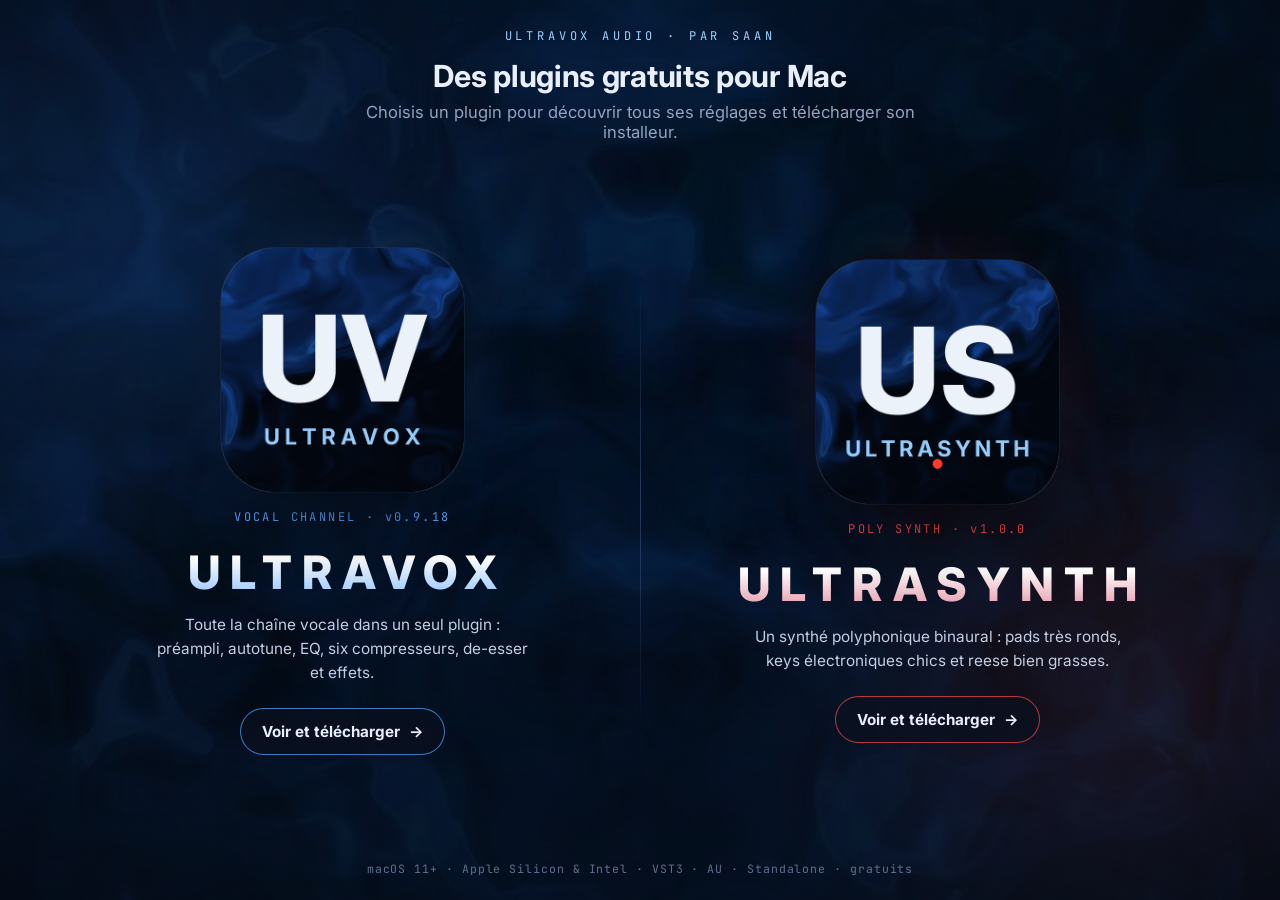
==== index.html @ f39d6399 "Add files via upload" ====
<!doctype html>
<html lang="fr">
<head>
<meta charset="utf-8">
<meta name="viewport" content="width=device-width, initial-scale=1, viewport-fit=cover">
<title>Ultravox Audio</title>
<meta name="description" content="Les plugins gratuits pour Mac de Saan : ULTRAVOX (chaîne vocale) et ULTRASYNTH (synthé polyphonique).">
<link rel="icon" href="img/favicon.png">
<link rel="preconnect" href="https://fonts.googleapis.com"><link rel="preconnect" href="https://fonts.gstatic.com" crossorigin>
<link rel="stylesheet" href="https://fonts.googleapis.com/css2?family=Inter:opsz,wght@14..32,400..900&family=JetBrains+Mono:wght@400;500&display=swap">
<style>
:root{--ink:#050911;--text:#e9effa;--muted:#93a3c0;--faint:#5f6f8c;--line:rgba(150,185,255,.14);
  --f:"Inter",ui-sans-serif,system-ui,-apple-system,"Helvetica Neue",Arial,sans-serif;--mono:"JetBrains Mono",ui-monospace,Menlo,monospace;color-scheme:dark}
*{box-sizing:border-box}
html,body{min-height:100%}
body{margin:0;background:var(--ink);color:var(--text);font-family:var(--f);-webkit-font-smoothing:antialiased;overflow-x:hidden;
  display:flex;flex-direction:column;min-height:100svh}
img{display:block;max-width:100%;height:auto}
a{color:inherit}
:focus-visible{outline:2px solid #9fd0ff;outline-offset:4px;border-radius:12px}
.liquid{position:fixed;inset:0;z-index:-1;overflow:hidden;background:var(--ink)}
.liquid span{position:absolute;pointer-events:none}
.lq{inset:-18%;background:url("img/liquid.jpg") center/cover no-repeat;will-change:transform}
.lq1{animation:flowA 38s ease-in-out infinite alternate}
.lq2{opacity:.55;mix-blend-mode:screen;transform:scaleX(-1);animation:flowB 52s ease-in-out infinite alternate;filter:hue-rotate(-18deg) saturate(1.3)}
@keyframes flowA{0%{transform:translate3d(-3%,-2%,0) scale(1.05) rotate(-2deg)}50%{transform:translate3d(3%,2%,0) scale(1.15) rotate(2deg)}100%{transform:translate3d(-1%,4%,0) scale(1.08) rotate(-1deg)}}
@keyframes flowB{0%{transform:scaleX(-1) translate3d(4%,3%,0) scale(1.12) rotate(3deg)}50%{transform:scaleX(-1) translate3d(-4%,-3%,0) scale(1.04) rotate(-3deg)}100%{transform:scaleX(-1) translate3d(2%,-5%,0) scale(1.18) rotate(1deg)}}
.glow{width:60vmax;height:60vmax;border-radius:50%;filter:blur(60px);mix-blend-mode:screen;opacity:.5}
.g1{left:-20vmax;top:-10vmax;background:radial-gradient(circle,rgba(40,120,255,.55),transparent 65%);animation:blobA 24s ease-in-out infinite alternate}
.g2{right:-20vmax;bottom:-15vmax;background:radial-gradient(circle,rgba(255,74,74,.32),transparent 65%);animation:blobB 31s ease-in-out infinite alternate}
@keyframes blobA{to{transform:translate3d(12vw,10vh,0) scale(1.15)}}
@keyframes blobB{to{transform:translate3d(-12vw,-10vh,0) scale(.9)}}
.vig{inset:0;background:radial-gradient(120% 90% at 50% 40%,rgba(5,9,17,0) 0%,rgba(5,9,17,.45) 60%,var(--ink) 100%)}

header{padding:28px max(16px,4vw) 0;text-align:center}
.house{margin:0;font-family:var(--mono);font-size:.75rem;letter-spacing:.32em;color:#9fd0ff}
h1{margin:.9rem 0 0;font-size:clamp(1.35rem,2.4vw,1.9rem);font-weight:700;letter-spacing:-.01em;color:var(--text)}
.sub{margin:.5rem auto 0;max-width:36rem;color:var(--muted);font-size:clamp(.95rem,1.3vw,1.05rem)}

main{flex:1;display:grid;grid-template-columns:1fr 1fr;align-items:center;gap:clamp(1rem,3vw,3rem);padding:clamp(2rem,5vh,4rem) max(16px,5vw);position:relative}
main::before{content:"";position:absolute;left:50%;top:18%;bottom:18%;width:1px;background:linear-gradient(transparent,rgba(150,185,255,.25),transparent)}
.prod{--c:#5aa9ff;display:flex;flex-direction:column;align-items:center;text-align:center;gap:1.1rem;text-decoration:none;padding:clamp(1.5rem,3vw,2.5rem) 1rem;border-radius:28px;
  transition:transform .5s cubic-bezier(.2,.7,.2,1),background-color .4s;animation:rise 1.1s cubic-bezier(.2,.7,.2,1) both}
.prod.synth{--c:#ff4a4a;animation-delay:.12s}
@keyframes rise{from{opacity:0;transform:translateY(40px)}to{opacity:1;transform:none}}
.logo{position:relative;width:clamp(140px,19vw,260px);aspect-ratio:1;transition:transform .6s cubic-bezier(.2,.7,.2,1)}
.logo::before{content:"";position:absolute;inset:-18%;border-radius:50%;background:radial-gradient(closest-side,color-mix(in srgb,var(--c) 55%,transparent),transparent);
  filter:blur(24px);opacity:.45;transition:opacity .5s,transform .6s}
.logo img{position:relative;width:100%;border-radius:22%;box-shadow:0 30px 80px -25px rgba(0,0,0,.9),0 0 0 1px rgba(255,255,255,.06);animation:float 7s ease-in-out infinite alternate}
.synth .logo img{animation-delay:-3.5s}
@keyframes float{from{transform:translateY(-6px) rotate(-1.5deg)}to{transform:translateY(8px) rotate(1.5deg)}}
.name{margin:.4rem 0 0;font-weight:800;font-size:clamp(1.6rem,3.6vw,3.2rem);letter-spacing:.22em;padding-left:.22em;line-height:1;
  background:linear-gradient(180deg,#fff 20%,color-mix(in srgb,var(--c) 45%,#cfe0ff) 100%);-webkit-background-clip:text;background-clip:text;color:transparent}
.kind{margin:0;font-family:var(--mono);font-size:.75rem;letter-spacing:.2em;color:var(--c)}
.desc{margin:0;max-width:24rem;color:#c3cee3;font-size:clamp(.95rem,1.2vw,1.05rem);line-height:1.55}
.go{display:inline-flex;align-items:center;gap:.6rem;margin-top:.4rem;padding:.8rem 1.3rem;border-radius:999px;font-weight:700;font-size:.95rem;
  border:1.5px solid color-mix(in srgb,var(--c) 70%,transparent);background:rgba(10,16,30,.7);transition:background-color .3s,gap .3s}
.go i{font-style:normal;transition:transform .3s}
.prod:hover .logo{transform:translateY(-8px) scale(1.04)}
.prod:hover .logo::before{opacity:.9;transform:scale(1.1)}
.prod:hover .go{background:color-mix(in srgb,var(--c) 26%,#0a101e)}
.prod:hover .go i{transform:translateX(4px)}
.prod:active .logo{transform:scale(.98)}
footer{padding:0 16px calc(24px + env(safe-area-inset-bottom,0px));text-align:center;font-family:var(--mono);font-size:.72rem;letter-spacing:.08em;color:var(--faint)}
@media (max-width:760px){
  main{grid-template-columns:1fr;gap:.5rem}
  main::before{left:20%;right:20%;top:50%;bottom:auto;width:auto;height:1px;background:linear-gradient(90deg,transparent,rgba(150,185,255,.25),transparent)}
  .logo{width:min(150px,40vw)}
}
@media (prefers-reduced-motion:reduce){*{animation:none!important;transition:none!important}}
</style>
</head>
<body>

<div class="liquid" aria-hidden="true"><span class="lq lq1"></span><span class="lq lq2"></span><span class="glow g1"></span><span class="glow g2"></span><span class="vig"></span></div>
<header>
  <p class="house">ULTRAVOX AUDIO · PAR SAAN</p>
  <h1>Des plugins gratuits pour Mac</h1>
  <p class="sub">Choisis un plugin pour découvrir tous ses réglages et télécharger son installeur.</p>
</header>
<main>
  <a class="prod voice" href="ultravox/index.html" aria-label="ULTRAVOX, plugin vocal : voir la page et télécharger">
    <span class="logo"><img src="img/logo-ultravox.png" alt="" width="512" height="512"></span>
    <p class="kind">VOCAL CHANNEL · v0.9.18</p>
    <p class="name">ULTRAVOX</p>
    <p class="desc">Toute la chaîne vocale dans un seul plugin : préampli, autotune, EQ, six compresseurs, de-esser et effets.</p>
    <span class="go">Voir et télécharger <i>→</i></span>
  </a>
  <a class="prod synth" href="ultrasynth/index.html" aria-label="ULTRASYNTH, synthé : voir la page et télécharger">
    <span class="logo"><img src="img/logo-ultrasynth.png" alt="" width="512" height="512"></span>
    <p class="kind">POLY SYNTH · v1.0.0</p>
    <p class="name">ULTRASYNTH</p>
    <p class="desc">Un synthé polyphonique binaural : pads très ronds, keys électroniques chics et reese bien grasses.</p>
    <span class="go">Voir et télécharger <i>→</i></span>
  </a>
</main>
<footer>macOS 11+ · Apple Silicon &amp; Intel · VST3 · AU · Standalone · gratuits</footer>
</body>
</html>
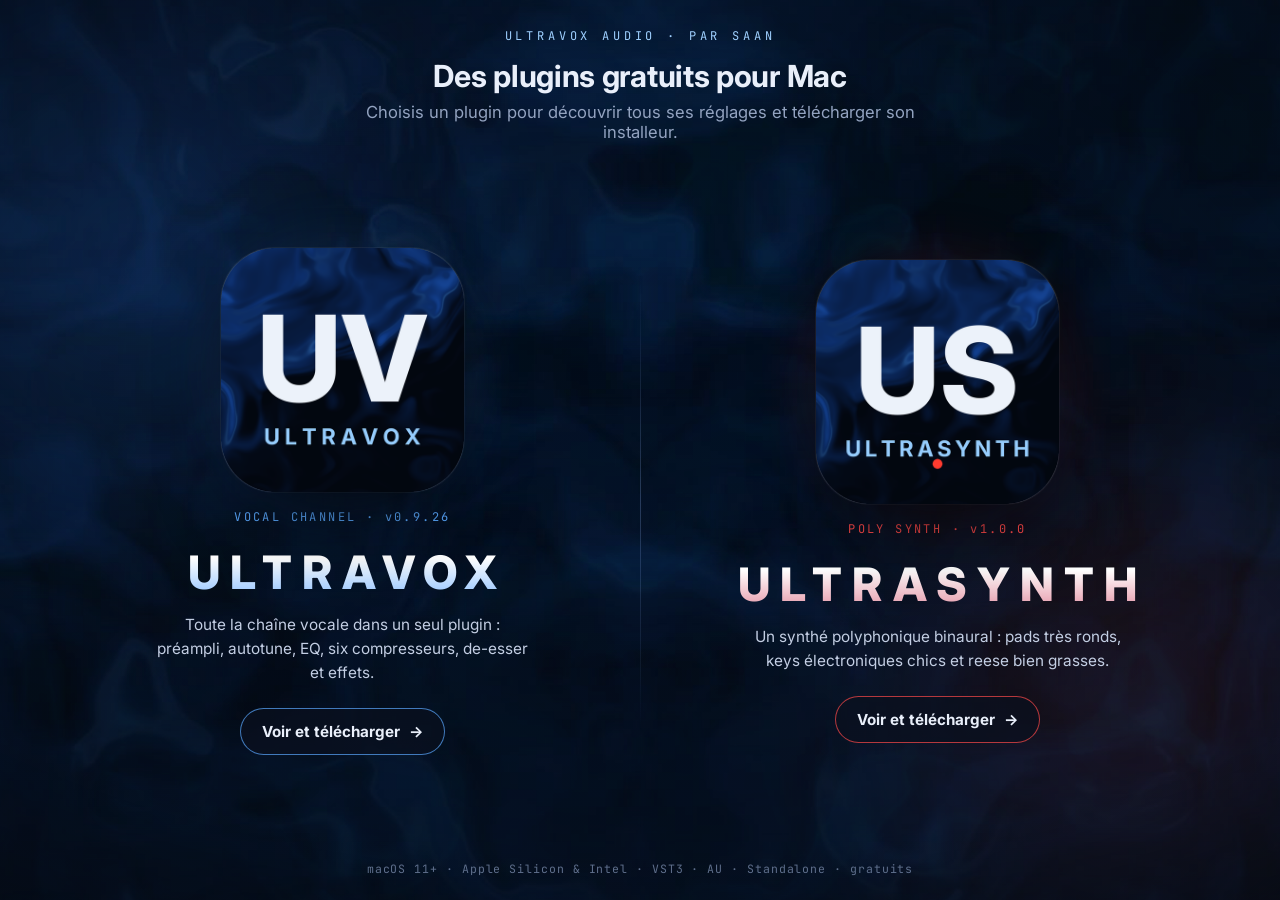
==== commit 93fded11: "Add files via upload" ====
--- a/index.html
+++ b/index.html
@@ -81,7 +81,7 @@
 <main>
   <a class="prod voice" href="ultravox/index.html" aria-label="ULTRAVOX, plugin vocal : voir la page et télécharger">
     <span class="logo"><img src="img/logo-ultravox.png" alt="" width="512" height="512"></span>
-    <p class="kind">VOCAL CHANNEL · v0.9.18</p>
+    <p class="kind">VOCAL CHANNEL · v0.9.26</p>
     <p class="name">ULTRAVOX</p>
     <p class="desc">Toute la chaîne vocale dans un seul plugin : préampli, autotune, EQ, six compresseurs, de-esser et effets.</p>
     <span class="go">Voir et télécharger <i>→</i></span>
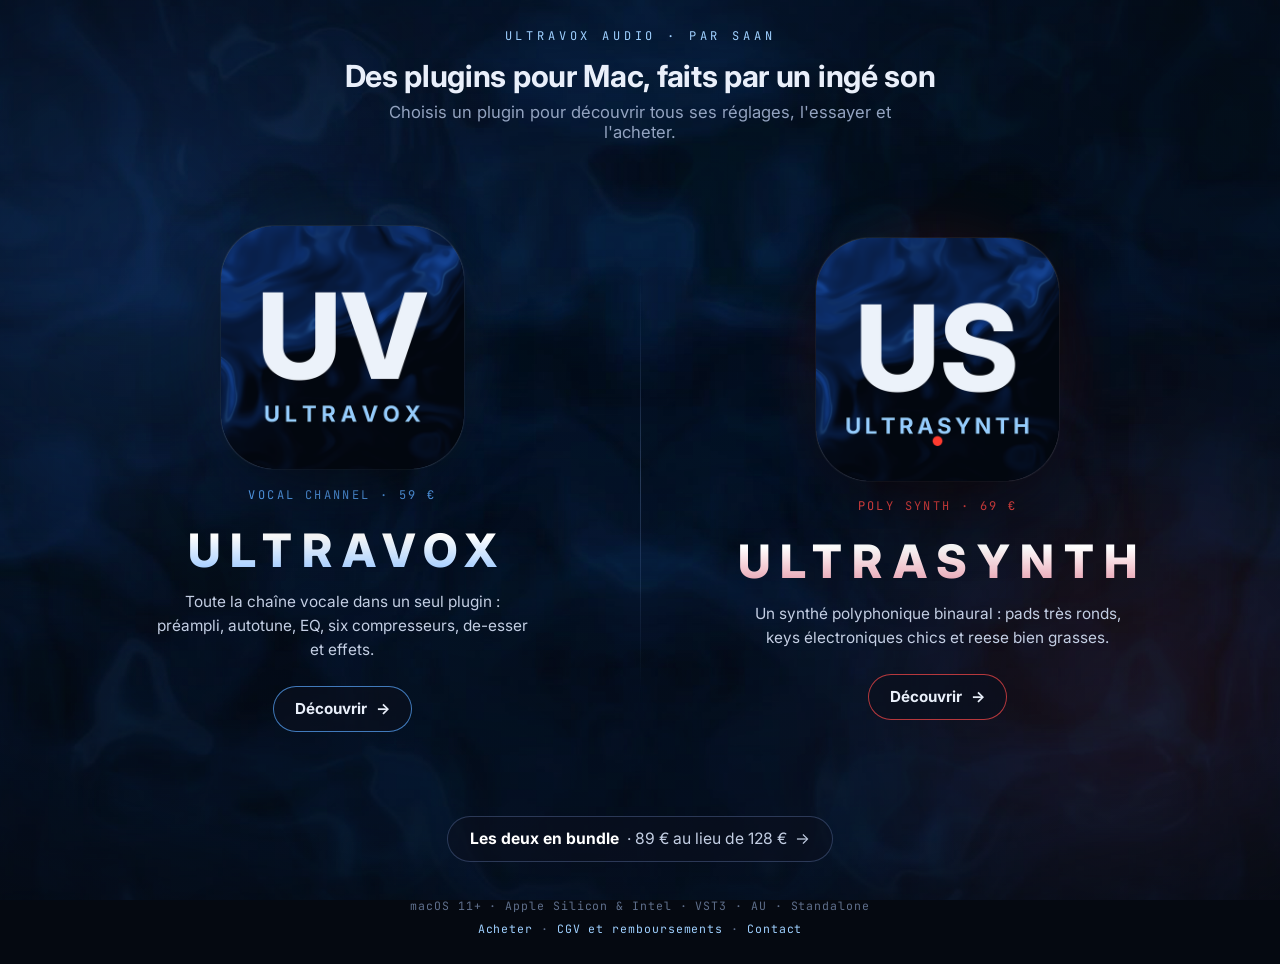
==== commit 0e20c11b: "Update index.html" ====
--- a/index.html
+++ b/index.html
@@ -4,7 +4,7 @@
 <meta charset="utf-8">
 <meta name="viewport" content="width=device-width, initial-scale=1, viewport-fit=cover">
 <title>Ultravox Audio</title>
-<meta name="description" content="Les plugins gratuits pour Mac de Saan : ULTRAVOX (chaîne vocale) et ULTRASYNTH (synthé polyphonique).">
+<meta name="description" content="Les plugins pour Mac de Saan : ULTRAVOX (chaîne vocale) et ULTRASYNTH (synthé polyphonique).">
 <link rel="icon" href="img/favicon.png">
 <link rel="preconnect" href="https://fonts.googleapis.com"><link rel="preconnect" href="https://fonts.gstatic.com" crossorigin>
 <link rel="stylesheet" href="https://fonts.googleapis.com/css2?family=Inter:opsz,wght@14..32,400..900&family=JetBrains+Mono:wght@400;500&display=swap">
@@ -61,7 +61,9 @@
 .prod:hover .go{background:color-mix(in srgb,var(--c) 26%,#0a101e)}
 .prod:hover .go i{transform:translateX(4px)}
 .prod:active .logo{transform:scale(.98)}
-footer{padding:0 16px calc(24px + env(safe-area-inset-bottom,0px));text-align:center;font-family:var(--mono);font-size:.72rem;letter-spacing:.08em;color:var(--faint)}
+footer a{color:#9fd0ff;text-decoration:none}footer a:hover{text-decoration:underline}
+.bundle{margin:0 auto 2rem;text-align:center;padding:0 16px}.bundle a{display:inline-flex;gap:.5rem;align-items:center;padding:.8rem 1.4rem;border-radius:999px;border:1px solid rgba(150,185,255,.25);background:rgba(10,16,30,.6);text-decoration:none;color:#c3cee3;font-size:.98rem}.bundle a b{color:#fff}.bundle a i{font-style:normal}.bundle a:hover{border-color:rgba(150,185,255,.5)}
+footer{line-height:2;padding:0 16px calc(24px + env(safe-area-inset-bottom,0px));text-align:center;font-family:var(--mono);font-size:.72rem;letter-spacing:.08em;color:var(--faint)}
 @media (max-width:760px){
   main{grid-template-columns:1fr;gap:.5rem}
   main::before{left:20%;right:20%;top:50%;bottom:auto;width:auto;height:1px;background:linear-gradient(90deg,transparent,rgba(150,185,255,.25),transparent)}
@@ -75,25 +77,26 @@
 <div class="liquid" aria-hidden="true"><span class="lq lq1"></span><span class="lq lq2"></span><span class="glow g1"></span><span class="glow g2"></span><span class="vig"></span></div>
 <header>
   <p class="house">ULTRAVOX AUDIO · PAR SAAN</p>
-  <h1>Des plugins gratuits pour Mac</h1>
-  <p class="sub">Choisis un plugin pour découvrir tous ses réglages et télécharger son installeur.</p>
+  <h1>Des plugins pour Mac, faits par un ingé son</h1>
+  <p class="sub">Choisis un plugin pour découvrir tous ses réglages, l'essayer et l'acheter.</p>
 </header>
 <main>
-  <a class="prod voice" href="ultravox/index.html" aria-label="ULTRAVOX, plugin vocal : voir la page et télécharger">
+  <a class="prod voice" href="ultravox/index.html" aria-label="ULTRAVOX, plugin vocal, 59 euros : voir la page">
     <span class="logo"><img src="img/logo-ultravox.png" alt="" width="512" height="512"></span>
-    <p class="kind">VOCAL CHANNEL · v0.9.26</p>
+    <p class="kind">VOCAL CHANNEL · 59 €</p>
     <p class="name">ULTRAVOX</p>
     <p class="desc">Toute la chaîne vocale dans un seul plugin : préampli, autotune, EQ, six compresseurs, de-esser et effets.</p>
-    <span class="go">Voir et télécharger <i>→</i></span>
+    <span class="go">Découvrir <i>→</i></span>
   </a>
-  <a class="prod synth" href="ultrasynth/index.html" aria-label="ULTRASYNTH, synthé : voir la page et télécharger">
+  <a class="prod synth" href="ultrasynth/index.html" aria-label="ULTRASYNTH, synthé, 69 euros : voir la page">
     <span class="logo"><img src="img/logo-ultrasynth.png" alt="" width="512" height="512"></span>
-    <p class="kind">POLY SYNTH · v1.0.0</p>
+    <p class="kind">POLY SYNTH · 69 €</p>
     <p class="name">ULTRASYNTH</p>
     <p class="desc">Un synthé polyphonique binaural : pads très ronds, keys électroniques chics et reese bien grasses.</p>
-    <span class="go">Voir et télécharger <i>→</i></span>
+    <span class="go">Découvrir <i>→</i></span>
   </a>
 </main>
-<footer>macOS 11+ · Apple Silicon &amp; Intel · VST3 · AU · Standalone · gratuits</footer>
+<p class="bundle"><a href="acheter.html#bundle"><b>Les deux en bundle</b> · 89 € au lieu de 128 € <i>→</i></a></p>
+<footer>macOS 11+ · Apple Silicon &amp; Intel · VST3 · AU · Standalone<br><a href="acheter.html">Acheter</a> · <a href="cgv.html">CGV et remboursements</a> · <a href="contact.html">Contact</a></footer>
 </body>
 </html>
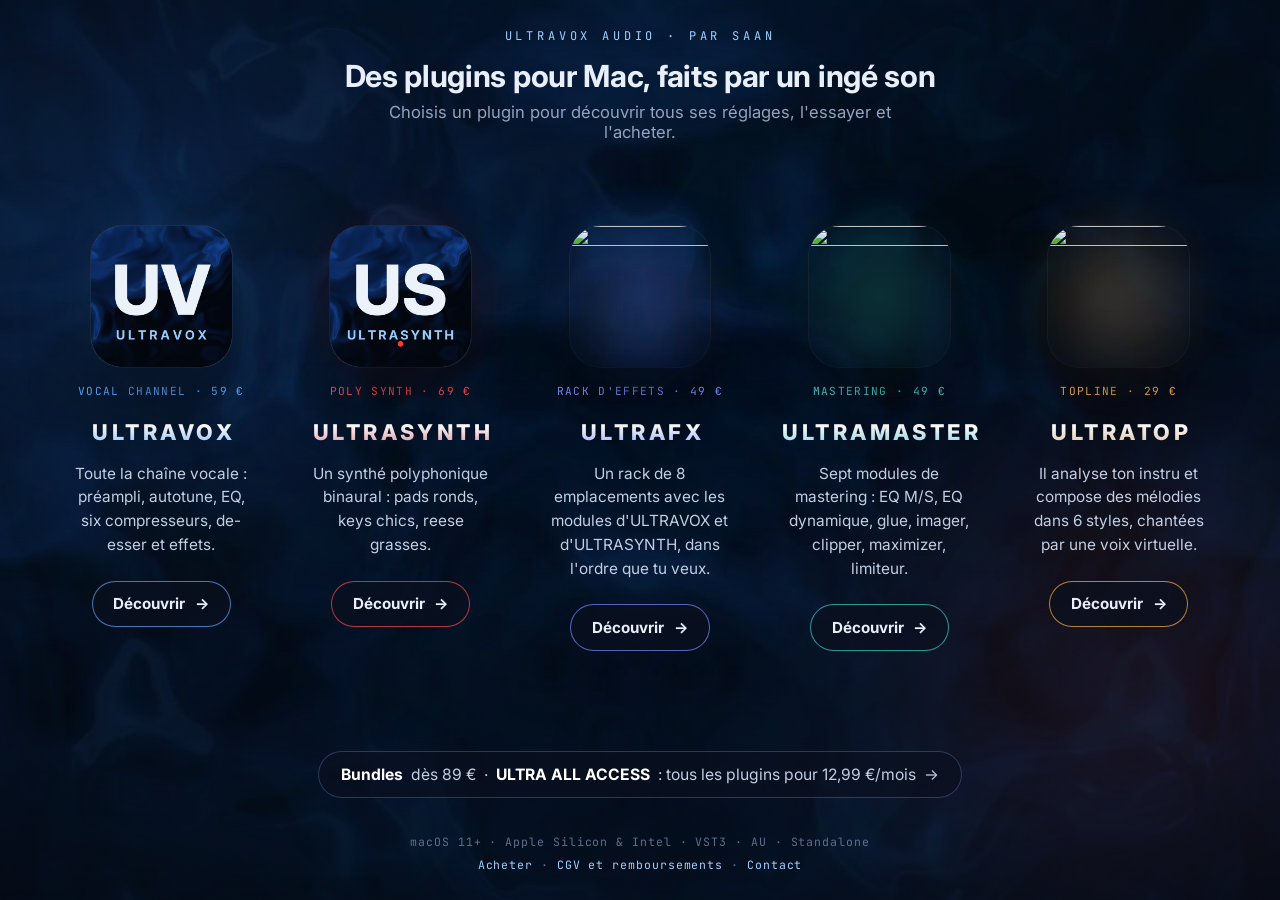
==== commit a83db177: "Update index.html" ====
--- a/index.html
+++ b/index.html
@@ -4,7 +4,7 @@
 <meta charset="utf-8">
 <meta name="viewport" content="width=device-width, initial-scale=1, viewport-fit=cover">
 <title>Ultravox Audio</title>
-<meta name="description" content="Les plugins pour Mac de Saan : ULTRAVOX (chaîne vocale) et ULTRASYNTH (synthé polyphonique).">
+<meta name="description" content="Les plugins pour Mac de Saan : ULTRAVOX, ULTRASYNTH, ULTRAFX, ULTRAMASTER et ULTRATOP.">
 <link rel="icon" href="img/favicon.png">
 <link rel="preconnect" href="https://fonts.googleapis.com"><link rel="preconnect" href="https://fonts.gstatic.com" crossorigin>
 <link rel="stylesheet" href="https://fonts.googleapis.com/css2?family=Inter:opsz,wght@14..32,400..900&family=JetBrains+Mono:wght@400;500&display=swap">
@@ -37,21 +37,20 @@
 h1{margin:.9rem 0 0;font-size:clamp(1.35rem,2.4vw,1.9rem);font-weight:700;letter-spacing:-.01em;color:var(--text)}
 .sub{margin:.5rem auto 0;max-width:36rem;color:var(--muted);font-size:clamp(.95rem,1.3vw,1.05rem)}
 
-main{flex:1;display:grid;grid-template-columns:1fr 1fr;align-items:center;gap:clamp(1rem,3vw,3rem);padding:clamp(2rem,5vh,4rem) max(16px,5vw);position:relative}
-main::before{content:"";position:absolute;left:50%;top:18%;bottom:18%;width:1px;background:linear-gradient(transparent,rgba(150,185,255,.25),transparent)}
+main{flex:1;display:grid;grid-template-columns:repeat(auto-fit,minmax(210px,1fr));align-items:start;gap:clamp(.5rem,1.5vw,1.5rem);padding:clamp(2rem,5vh,3.5rem) max(16px,4vw);max-width:1500px;margin:0 auto;width:100%}
 .prod{--c:#5aa9ff;display:flex;flex-direction:column;align-items:center;text-align:center;gap:1.1rem;text-decoration:none;padding:clamp(1.5rem,3vw,2.5rem) 1rem;border-radius:28px;
   transition:transform .5s cubic-bezier(.2,.7,.2,1),background-color .4s;animation:rise 1.1s cubic-bezier(.2,.7,.2,1) both}
-.prod.synth{--c:#ff4a4a;animation-delay:.12s}
+.prod:nth-child(2){animation-delay:.08s}.prod:nth-child(3){animation-delay:.16s}.prod:nth-child(4){animation-delay:.24s}.prod:nth-child(5){animation-delay:.32s}
 @keyframes rise{from{opacity:0;transform:translateY(40px)}to{opacity:1;transform:none}}
-.logo{position:relative;width:clamp(140px,19vw,260px);aspect-ratio:1;transition:transform .6s cubic-bezier(.2,.7,.2,1)}
+.logo{position:relative;width:clamp(120px,11vw,170px);aspect-ratio:1;transition:transform .6s cubic-bezier(.2,.7,.2,1)}
 .logo::before{content:"";position:absolute;inset:-18%;border-radius:50%;background:radial-gradient(closest-side,color-mix(in srgb,var(--c) 55%,transparent),transparent);
   filter:blur(24px);opacity:.45;transition:opacity .5s,transform .6s}
 .logo img{position:relative;width:100%;border-radius:22%;box-shadow:0 30px 80px -25px rgba(0,0,0,.9),0 0 0 1px rgba(255,255,255,.06);animation:float 7s ease-in-out infinite alternate}
-.synth .logo img{animation-delay:-3.5s}
+.prod:nth-child(even) .logo img{animation-delay:-3.5s}
 @keyframes float{from{transform:translateY(-6px) rotate(-1.5deg)}to{transform:translateY(8px) rotate(1.5deg)}}
-.name{margin:.4rem 0 0;font-weight:800;font-size:clamp(1.6rem,3.6vw,3.2rem);letter-spacing:.22em;padding-left:.22em;line-height:1;
+.name{margin:.4rem 0 0;font-weight:800;font-size:clamp(1.15rem,1.7vw,1.6rem);letter-spacing:.16em;padding-left:.22em;line-height:1;
   background:linear-gradient(180deg,#fff 20%,color-mix(in srgb,var(--c) 45%,#cfe0ff) 100%);-webkit-background-clip:text;background-clip:text;color:transparent}
-.kind{margin:0;font-family:var(--mono);font-size:.75rem;letter-spacing:.2em;color:var(--c)}
+.kind{margin:0;font-family:var(--mono);font-size:.7rem;letter-spacing:.12em;white-space:nowrap;color:var(--c)}
 .desc{margin:0;max-width:24rem;color:#c3cee3;font-size:clamp(.95rem,1.2vw,1.05rem);line-height:1.55}
 .go{display:inline-flex;align-items:center;gap:.6rem;margin-top:.4rem;padding:.8rem 1.3rem;border-radius:999px;font-weight:700;font-size:.95rem;
   border:1.5px solid color-mix(in srgb,var(--c) 70%,transparent);background:rgba(10,16,30,.7);transition:background-color .3s,gap .3s}
@@ -65,9 +64,9 @@
 .bundle{margin:0 auto 2rem;text-align:center;padding:0 16px}.bundle a{display:inline-flex;gap:.5rem;align-items:center;padding:.8rem 1.4rem;border-radius:999px;border:1px solid rgba(150,185,255,.25);background:rgba(10,16,30,.6);text-decoration:none;color:#c3cee3;font-size:.98rem}.bundle a b{color:#fff}.bundle a i{font-style:normal}.bundle a:hover{border-color:rgba(150,185,255,.5)}
 footer{line-height:2;padding:0 16px calc(24px + env(safe-area-inset-bottom,0px));text-align:center;font-family:var(--mono);font-size:.72rem;letter-spacing:.08em;color:var(--faint)}
 @media (max-width:760px){
-  main{grid-template-columns:1fr;gap:.5rem}
-  main::before{left:20%;right:20%;top:50%;bottom:auto;width:auto;height:1px;background:linear-gradient(90deg,transparent,rgba(150,185,255,.25),transparent)}
-  .logo{width:min(150px,40vw)}
+  main{grid-template-columns:1fr 1fr;gap:.4rem}
+  .logo{width:min(120px,30vw)}
+  .desc{display:none}
 }
 @media (prefers-reduced-motion:reduce){*{animation:none!important;transition:none!important}}
 </style>
@@ -81,22 +80,43 @@
   <p class="sub">Choisis un plugin pour découvrir tous ses réglages, l'essayer et l'acheter.</p>
 </header>
 <main>
-  <a class="prod voice" href="ultravox/index.html" aria-label="ULTRAVOX, plugin vocal, 59 euros : voir la page">
+  <a class="prod voice" href="ultravox/index.html" style="--c:#5aa9ff" aria-label="ULTRAVOX, 59 euros : voir">
     <span class="logo"><img src="img/logo-ultravox.png" alt="" width="512" height="512"></span>
     <p class="kind">VOCAL CHANNEL · 59 €</p>
     <p class="name">ULTRAVOX</p>
-    <p class="desc">Toute la chaîne vocale dans un seul plugin : préampli, autotune, EQ, six compresseurs, de-esser et effets.</p>
+    <p class="desc">Toute la chaîne vocale : préampli, autotune, EQ, six compresseurs, de-esser et effets.</p>
     <span class="go">Découvrir <i>→</i></span>
   </a>
-  <a class="prod synth" href="ultrasynth/index.html" aria-label="ULTRASYNTH, synthé, 69 euros : voir la page">
+  <a class="prod synth" href="ultrasynth/index.html" style="--c:#ff4a4a" aria-label="ULTRASYNTH, 69 euros : voir">
     <span class="logo"><img src="img/logo-ultrasynth.png" alt="" width="512" height="512"></span>
     <p class="kind">POLY SYNTH · 69 €</p>
     <p class="name">ULTRASYNTH</p>
-    <p class="desc">Un synthé polyphonique binaural : pads très ronds, keys électroniques chics et reese bien grasses.</p>
+    <p class="desc">Un synthé polyphonique binaural : pads ronds, keys chics, reese grasses.</p>
+    <span class="go">Découvrir <i>→</i></span>
+  </a>
+  <a class="prod fx" href="acheter.html#ultrafx" style="--c:#7d8bff" aria-label="ULTRAFX, 49 euros : voir">
+    <span class="logo"><img src="img/logo-ultrafx.webp" alt="" width="512" height="512"></span>
+    <p class="kind">RACK D'EFFETS · 49 €</p>
+    <p class="name">ULTRAFX</p>
+    <p class="desc">Un rack de 8 emplacements avec les modules d'ULTRAVOX et d'ULTRASYNTH, dans l'ordre que tu veux.</p>
+    <span class="go">Découvrir <i>→</i></span>
+  </a>
+  <a class="prod master" href="acheter.html#ultramaster" style="--c:#3fd0c9" aria-label="ULTRAMASTER, 49 euros : voir">
+    <span class="logo"><img src="img/logo-ultramaster.webp" alt="" width="512" height="512"></span>
+    <p class="kind">MASTERING · 49 €</p>
+    <p class="name">ULTRAMASTER</p>
+    <p class="desc">Sept modules de mastering : EQ M/S, EQ dynamique, glue, imager, clipper, maximizer, limiteur.</p>
+    <span class="go">Découvrir <i>→</i></span>
+  </a>
+  <a class="prod top" href="acheter.html#ultratop" style="--c:#ffb347" aria-label="ULTRATOP, 29 euros : voir">
+    <span class="logo"><img src="img/logo-ultratop.webp" alt="" width="512" height="512"></span>
+    <p class="kind">TOPLINE · 29 €</p>
+    <p class="name">ULTRATOP</p>
+    <p class="desc">Il analyse ton instru et compose des mélodies dans 6 styles, chantées par une voix virtuelle.</p>
     <span class="go">Découvrir <i>→</i></span>
   </a>
 </main>
-<p class="bundle"><a href="acheter.html#bundle"><b>Les deux en bundle</b> · 89 € au lieu de 128 € <i>→</i></a></p>
+<p class="bundle"><a href="acheter.html#bundles"><b>Bundles</b> dès 89 € <i>·</i> <b>ULTRA ALL ACCESS</b> : tous les plugins pour 12,99 €/mois <i>→</i></a></p>
 <footer>macOS 11+ · Apple Silicon &amp; Intel · VST3 · AU · Standalone<br><a href="acheter.html">Acheter</a> · <a href="cgv.html">CGV et remboursements</a> · <a href="contact.html">Contact</a></footer>
 </body>
 </html>
